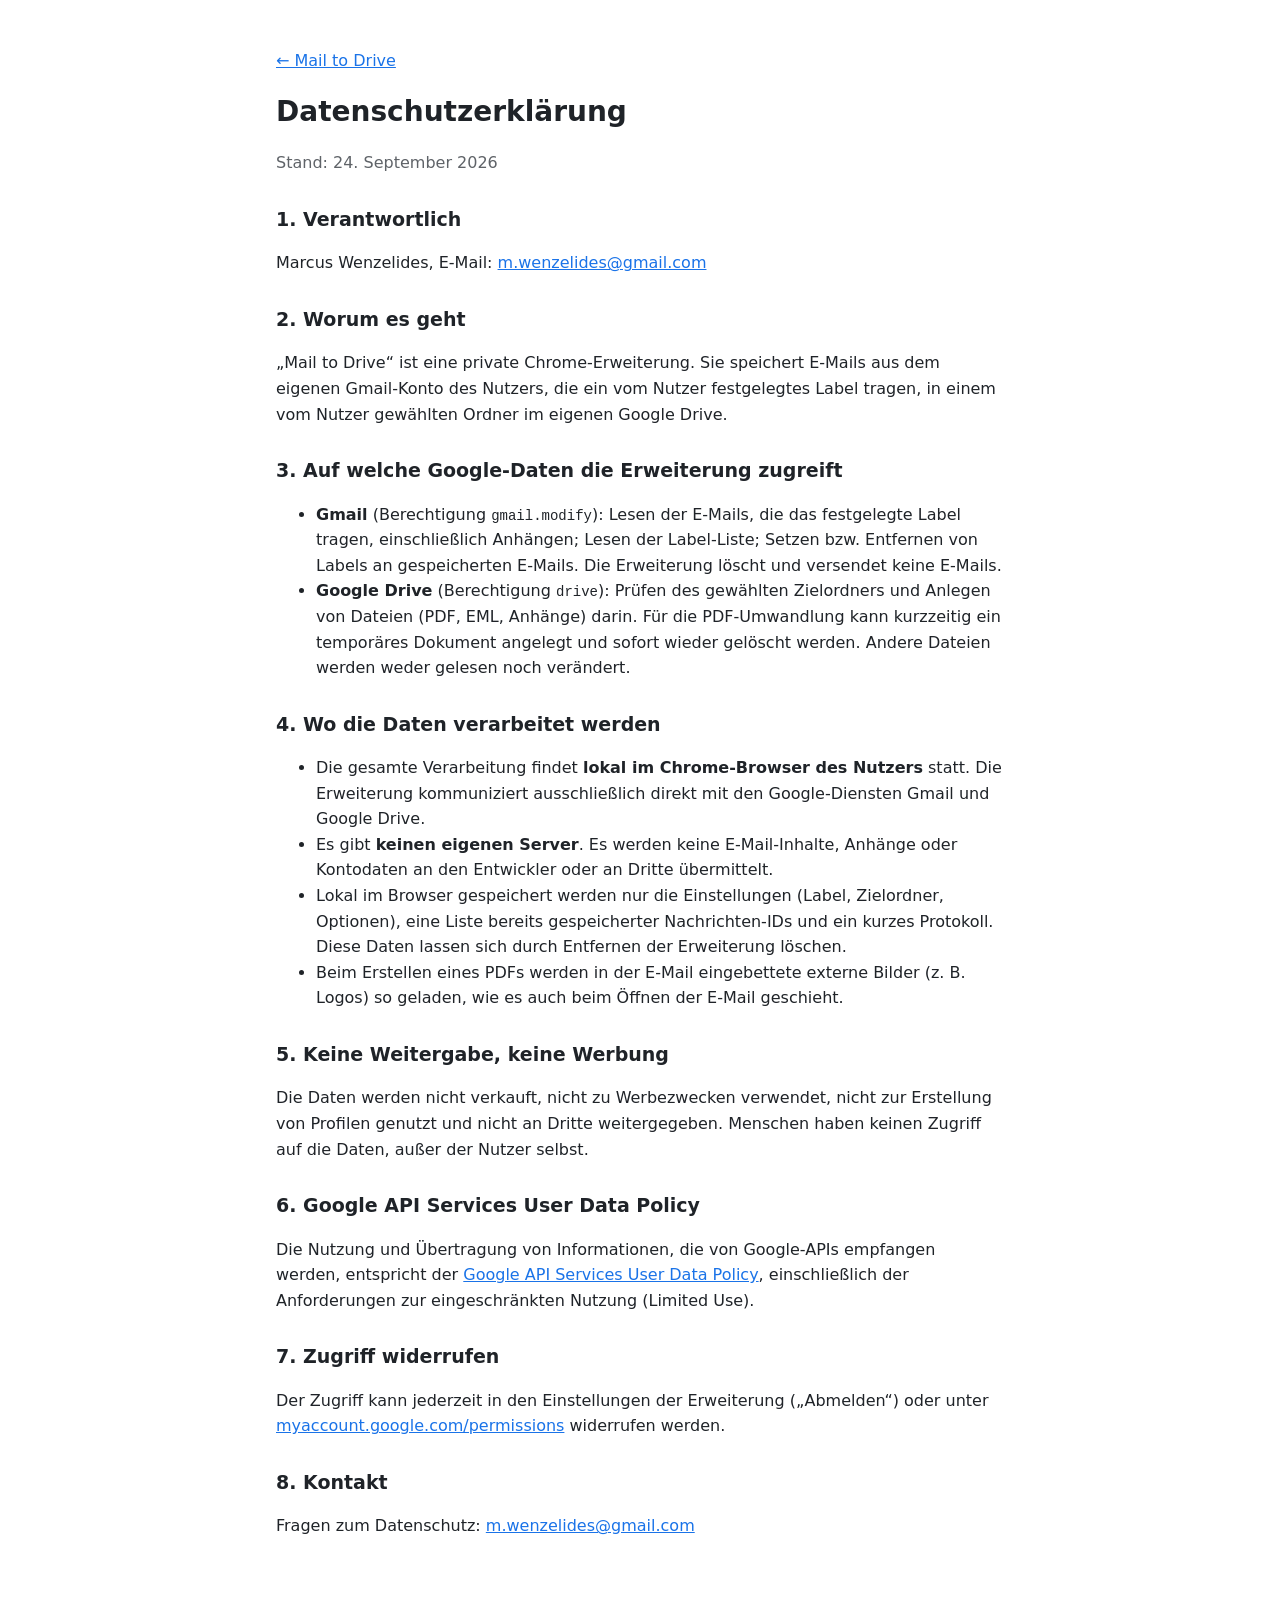
==== privacy.html @ cbedc68e "Add files via upload" ====
<!DOCTYPE html>
<html lang="de">
<head>
  <meta charset="utf-8">
  <meta name="viewport" content="width=device-width, initial-scale=1">
  <title>Datenschutzerklärung – Mail to Drive</title>
  <link rel="stylesheet" href="style.css">
</head>
<body>
<main>
  <p><a href="index.html">← Mail to Drive</a></p>
  <h1>Datenschutzerklärung</h1>
  <p class="muted">Stand: 24. September 2026</p>

  <h2>1. Verantwortlich</h2>
  <p>Marcus Wenzelides, E-Mail: <a href="mailto:m.wenzelides@gmail.com">m.wenzelides@gmail.com</a></p>

  <h2>2. Worum es geht</h2>
  <p>„Mail to Drive“ ist eine private Chrome-Erweiterung. Sie speichert E-Mails aus dem eigenen Gmail-Konto des Nutzers, die ein vom Nutzer festgelegtes Label tragen, in einem vom Nutzer gewählten Ordner im eigenen Google Drive.</p>

  <h2>3. Auf welche Google-Daten die Erweiterung zugreift</h2>
  <ul>
    <li><strong>Gmail</strong> (Berechtigung <code>gmail.modify</code>): Lesen der E-Mails, die das festgelegte Label tragen, einschließlich Anhängen; Lesen der Label-Liste; Setzen bzw. Entfernen von Labels an gespeicherten E-Mails. Die Erweiterung löscht und versendet keine E-Mails.</li>
    <li><strong>Google Drive</strong> (Berechtigung <code>drive</code>): Prüfen des gewählten Zielordners und Anlegen von Dateien (PDF, EML, Anhänge) darin. Für die PDF-Umwandlung kann kurzzeitig ein temporäres Dokument angelegt und sofort wieder gelöscht werden. Andere Dateien werden weder gelesen noch verändert.</li>
  </ul>

  <h2>4. Wo die Daten verarbeitet werden</h2>
  <ul>
    <li>Die gesamte Verarbeitung findet <strong>lokal im Chrome-Browser des Nutzers</strong> statt. Die Erweiterung kommuniziert ausschließlich direkt mit den Google-Diensten Gmail und Google Drive.</li>
    <li>Es gibt <strong>keinen eigenen Server</strong>. Es werden keine E-Mail-Inhalte, Anhänge oder Kontodaten an den Entwickler oder an Dritte übermittelt.</li>
    <li>Lokal im Browser gespeichert werden nur die Einstellungen (Label, Zielordner, Optionen), eine Liste bereits gespeicherter Nachrichten-IDs und ein kurzes Protokoll. Diese Daten lassen sich durch Entfernen der Erweiterung löschen.</li>
    <li>Beim Erstellen eines PDFs werden in der E-Mail eingebettete externe Bilder (z. B. Logos) so geladen, wie es auch beim Öffnen der E-Mail geschieht.</li>
  </ul>

  <h2>5. Keine Weitergabe, keine Werbung</h2>
  <p>Die Daten werden nicht verkauft, nicht zu Werbezwecken verwendet, nicht zur Erstellung von Profilen genutzt und nicht an Dritte weitergegeben. Menschen haben keinen Zugriff auf die Daten, außer der Nutzer selbst.</p>

  <h2>6. Google API Services User Data Policy</h2>
  <p>Die Nutzung und Übertragung von Informationen, die von Google-APIs empfangen werden, entspricht der <a href="https://developers.google.com/terms/api-services-user-data-policy">Google API Services User Data Policy</a>, einschließlich der Anforderungen zur eingeschränkten Nutzung (Limited Use).</p>

  <h2>7. Zugriff widerrufen</h2>
  <p>Der Zugriff kann jederzeit in den Einstellungen der Erweiterung („Abmelden“) oder unter <a href="https://myaccount.google.com/permissions">myaccount.google.com/permissions</a> widerrufen werden.</p>

  <h2>8. Kontakt</h2>
  <p>Fragen zum Datenschutz: <a href="mailto:m.wenzelides@gmail.com">m.wenzelides@gmail.com</a></p>
</main>
</body>
</html>
---- style.css ----
:root { --bg: #ffffff; --text: #1f2328; --muted: #5f6368; --accent: #1a73e8; --border: #dadce0; }
@media (prefers-color-scheme: dark) {
  :root { --bg: #1f1f1f; --text: #e8eaed; --muted: #9aa0a6; --accent: #8ab4f8; --border: #3c4043; }
}
* { box-sizing: border-box; }
body { margin: 0; background: var(--bg); color: var(--text); font: 16px/1.6 system-ui, -apple-system, "Segoe UI", Roboto, sans-serif; }
main { max-width: 760px; margin: 0 auto; padding: 32px 16px 48px; }
h1 { font-size: 28px; margin: 0 0 8px; }
h2 { font-size: 19px; margin: 28px 0 8px; }
a { color: var(--accent); }
.lead { font-size: 18px; }
.muted { color: var(--muted); }
code { font-size: 14px; }
footer { margin-top: 40px; padding-top: 16px; border-top: 1px solid var(--border); color: var(--muted); }
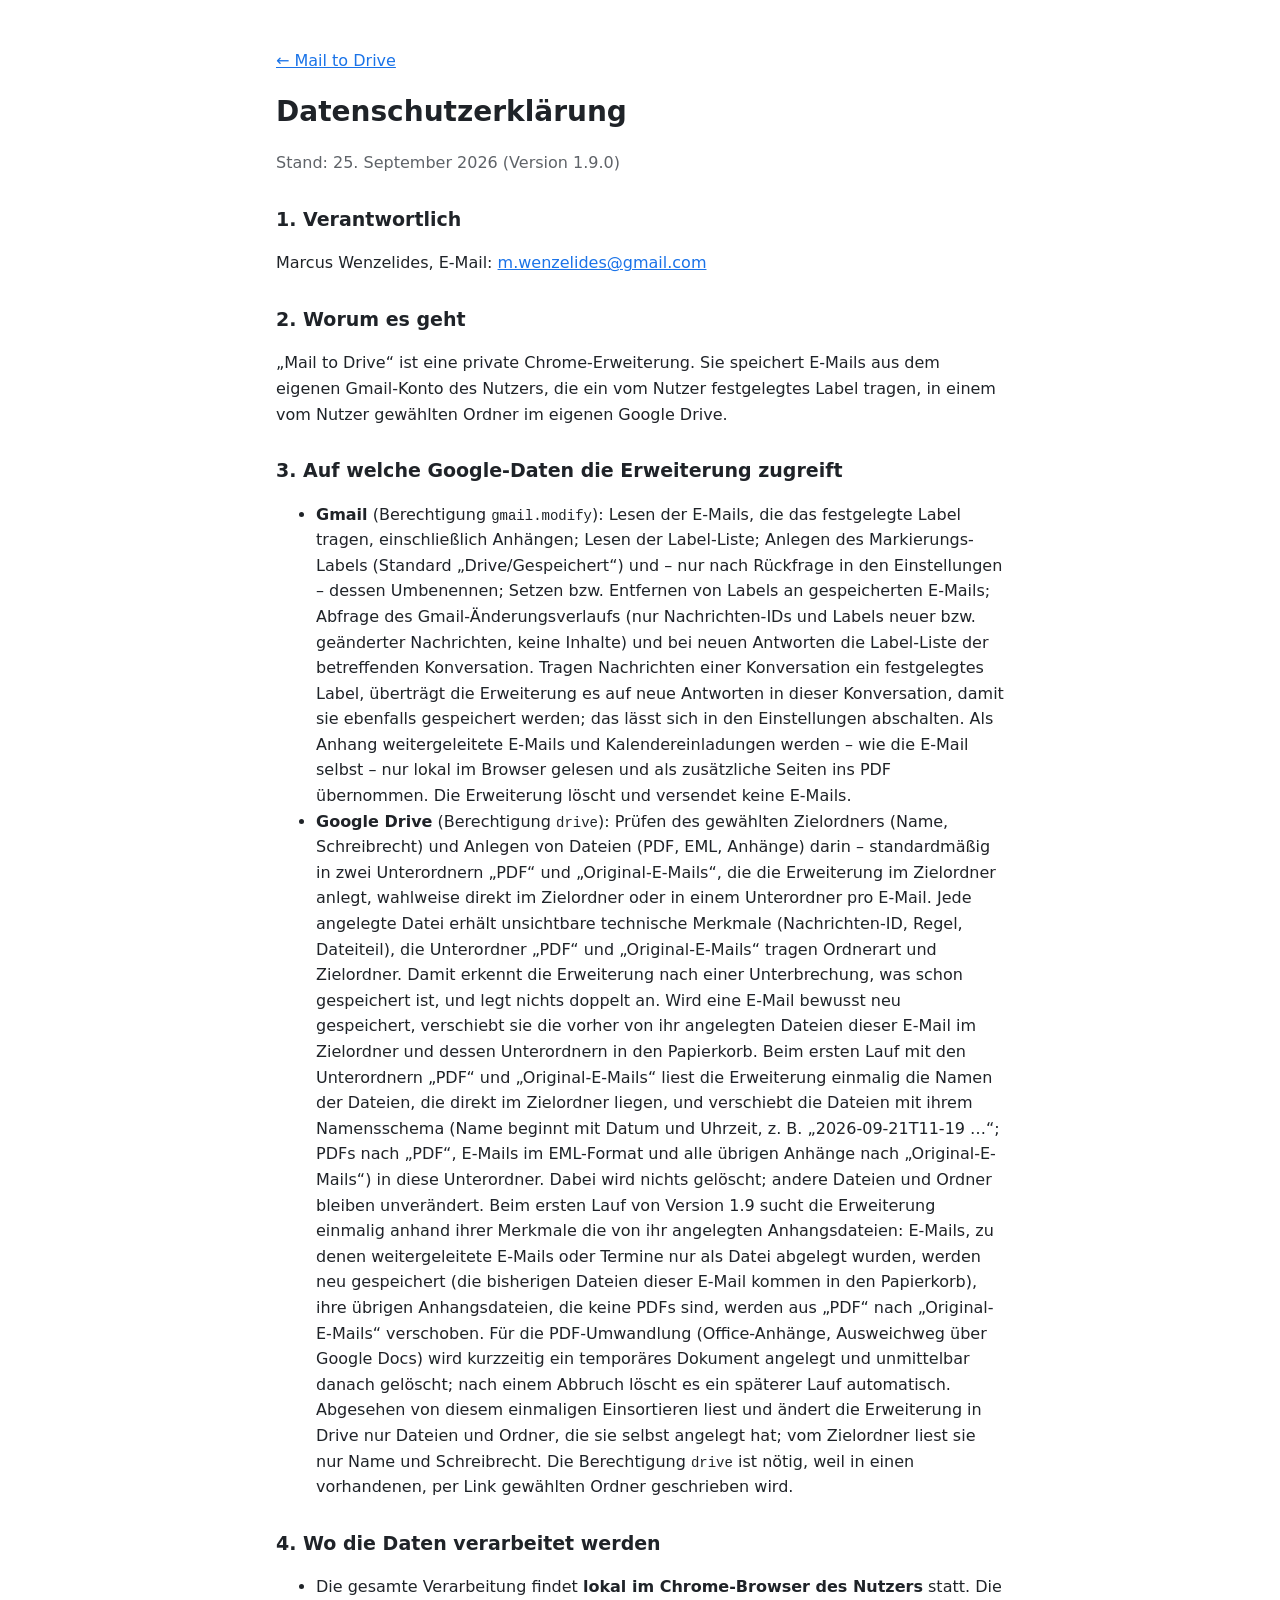
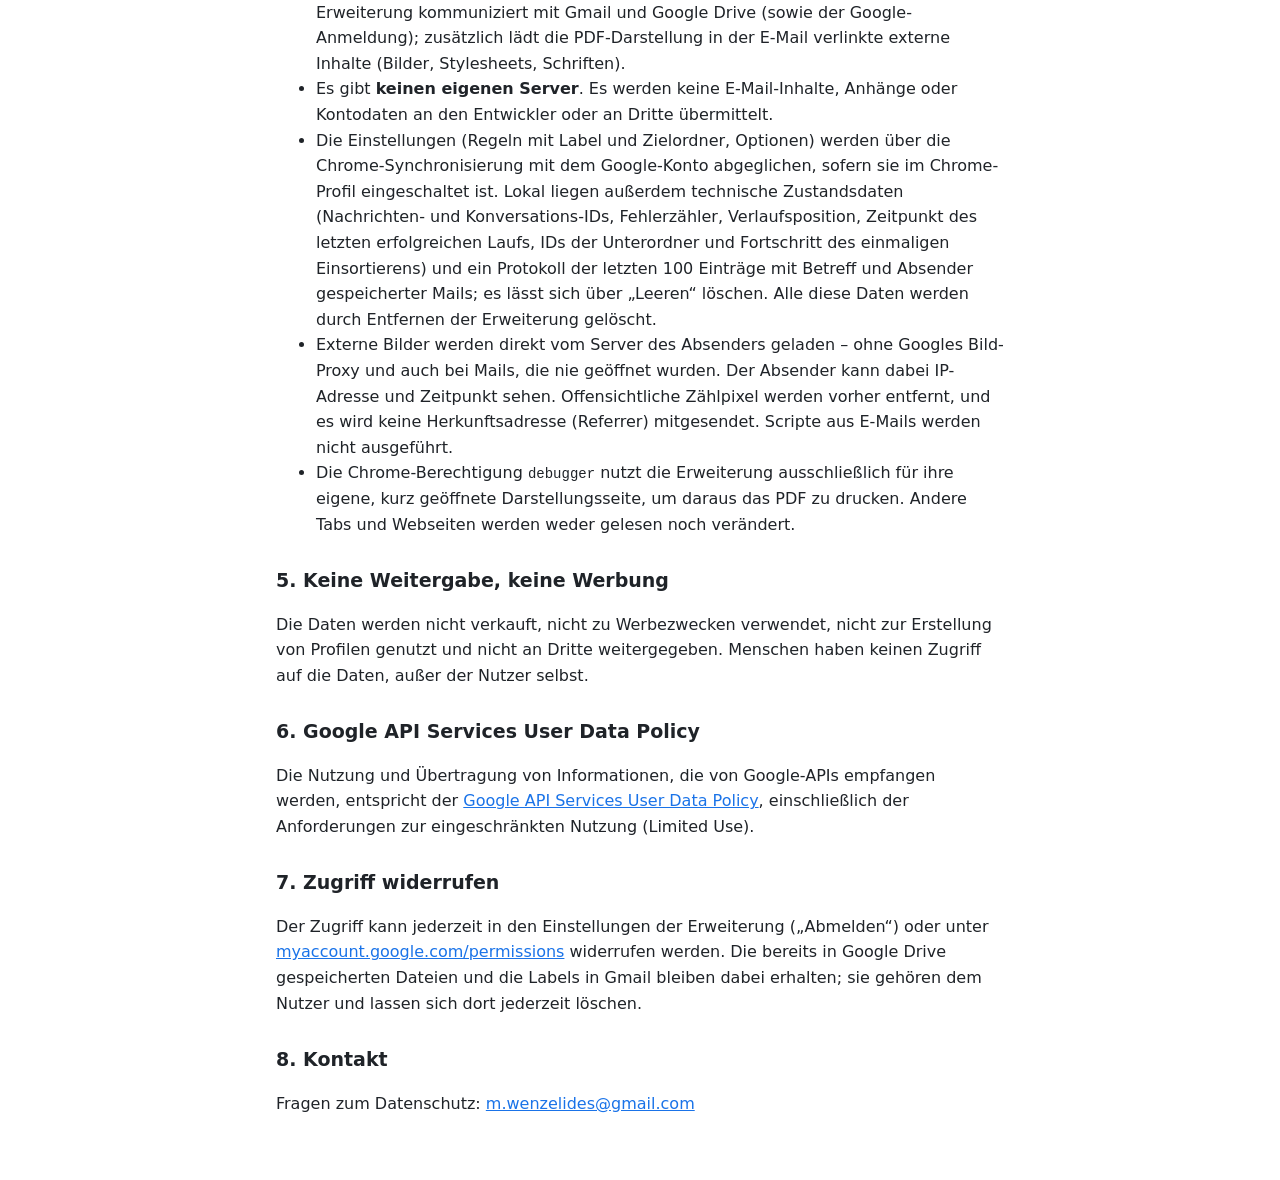
==== commit 449c4d33: "Add files via upload" ====
--- a/privacy.html
+++ b/privacy.html
@@ -10,7 +10,7 @@
 <main>
   <p><a href="index.html">← Mail to Drive</a></p>
   <h1>Datenschutzerklärung</h1>
-  <p class="muted">Stand: 24. September 2026</p>
+  <p class="muted">Stand: 25. September 2026 (Version 1.9.0)</p>
 
   <h2>1. Verantwortlich</h2>
   <p>Marcus Wenzelides, E-Mail: <a href="mailto:m.wenzelides@gmail.com">m.wenzelides@gmail.com</a></p>
@@ -20,16 +20,17 @@
 
   <h2>3. Auf welche Google-Daten die Erweiterung zugreift</h2>
   <ul>
-    <li><strong>Gmail</strong> (Berechtigung <code>gmail.modify</code>): Lesen der E-Mails, die das festgelegte Label tragen, einschließlich Anhängen; Lesen der Label-Liste; Setzen bzw. Entfernen von Labels an gespeicherten E-Mails. Die Erweiterung löscht und versendet keine E-Mails.</li>
-    <li><strong>Google Drive</strong> (Berechtigung <code>drive</code>): Prüfen des gewählten Zielordners und Anlegen von Dateien (PDF, EML, Anhänge) darin. Für die PDF-Umwandlung kann kurzzeitig ein temporäres Dokument angelegt und sofort wieder gelöscht werden. Andere Dateien werden weder gelesen noch verändert.</li>
+    <li><strong>Gmail</strong> (Berechtigung <code>gmail.modify</code>): Lesen der E-Mails, die das festgelegte Label tragen, einschließlich Anhängen; Lesen der Label-Liste; Anlegen des Markierungs-Labels (Standard „Drive/Gespeichert“) und – nur nach Rückfrage in den Einstellungen – dessen Umbenennen; Setzen bzw. Entfernen von Labels an gespeicherten E-Mails; Abfrage des Gmail-Änderungsverlaufs (nur Nachrichten-IDs und Labels neuer bzw. geänderter Nachrichten, keine Inhalte) und bei neuen Antworten die Label-Liste der betreffenden Konversation. Tragen Nachrichten einer Konversation ein festgelegtes Label, überträgt die Erweiterung es auf neue Antworten in dieser Konversation, damit sie ebenfalls gespeichert werden; das lässt sich in den Einstellungen abschalten. Als Anhang weitergeleitete E-Mails und Kalendereinladungen werden – wie die E-Mail selbst – nur lokal im Browser gelesen und als zusätzliche Seiten ins PDF übernommen. Die Erweiterung löscht und versendet keine E-Mails.</li>
+    <li><strong>Google Drive</strong> (Berechtigung <code>drive</code>): Prüfen des gewählten Zielordners (Name, Schreibrecht) und Anlegen von Dateien (PDF, EML, Anhänge) darin – standardmäßig in zwei Unterordnern „PDF“ und „Original-E-Mails“, die die Erweiterung im Zielordner anlegt, wahlweise direkt im Zielordner oder in einem Unterordner pro E-Mail. Jede angelegte Datei erhält unsichtbare technische Merkmale (Nachrichten-ID, Regel, Dateiteil), die Unterordner „PDF“ und „Original-E-Mails“ tragen Ordnerart und Zielordner. Damit erkennt die Erweiterung nach einer Unterbrechung, was schon gespeichert ist, und legt nichts doppelt an. Wird eine E-Mail bewusst neu gespeichert, verschiebt sie die vorher von ihr angelegten Dateien dieser E-Mail im Zielordner und dessen Unterordnern in den Papierkorb. Beim ersten Lauf mit den Unterordnern „PDF“ und „Original-E-Mails“ liest die Erweiterung einmalig die Namen der Dateien, die direkt im Zielordner liegen, und verschiebt die Dateien mit ihrem Namensschema (Name beginnt mit Datum und Uhrzeit, z. B. „2026-09-21T11-19 …“; PDFs nach „PDF“, E-Mails im EML-Format und alle übrigen Anhänge nach „Original-E-Mails“) in diese Unterordner. Dabei wird nichts gelöscht; andere Dateien und Ordner bleiben unverändert. Beim ersten Lauf von Version 1.9 sucht die Erweiterung einmalig anhand ihrer Merkmale die von ihr angelegten Anhangsdateien: E-Mails, zu denen weitergeleitete E-Mails oder Termine nur als Datei abgelegt wurden, werden neu gespeichert (die bisherigen Dateien dieser E-Mail kommen in den Papierkorb), ihre übrigen Anhangsdateien, die keine PDFs sind, werden aus „PDF“ nach „Original-E-Mails“ verschoben. Für die PDF-Umwandlung (Office-Anhänge, Ausweichweg über Google Docs) wird kurzzeitig ein temporäres Dokument angelegt und unmittelbar danach gelöscht; nach einem Abbruch löscht es ein späterer Lauf automatisch. Abgesehen von diesem einmaligen Einsortieren liest und ändert die Erweiterung in Drive nur Dateien und Ordner, die sie selbst angelegt hat; vom Zielordner liest sie nur Name und Schreibrecht. Die Berechtigung <code>drive</code> ist nötig, weil in einen vorhandenen, per Link gewählten Ordner geschrieben wird.</li>
   </ul>
 
   <h2>4. Wo die Daten verarbeitet werden</h2>
   <ul>
-    <li>Die gesamte Verarbeitung findet <strong>lokal im Chrome-Browser des Nutzers</strong> statt. Die Erweiterung kommuniziert ausschließlich direkt mit den Google-Diensten Gmail und Google Drive.</li>
+    <li>Die gesamte Verarbeitung findet <strong>lokal im Chrome-Browser des Nutzers</strong> statt. Die Erweiterung kommuniziert mit Gmail und Google Drive (sowie der Google-Anmeldung); zusätzlich lädt die PDF-Darstellung in der E-Mail verlinkte externe Inhalte (Bilder, Stylesheets, Schriften).</li>
     <li>Es gibt <strong>keinen eigenen Server</strong>. Es werden keine E-Mail-Inhalte, Anhänge oder Kontodaten an den Entwickler oder an Dritte übermittelt.</li>
-    <li>Lokal im Browser gespeichert werden nur die Einstellungen (Label, Zielordner, Optionen), eine Liste bereits gespeicherter Nachrichten-IDs und ein kurzes Protokoll. Diese Daten lassen sich durch Entfernen der Erweiterung löschen.</li>
-    <li>Beim Erstellen eines PDFs werden in der E-Mail eingebettete externe Bilder (z. B. Logos) so geladen, wie es auch beim Öffnen der E-Mail geschieht.</li>
+    <li>Die Einstellungen (Regeln mit Label und Zielordner, Optionen) werden über die Chrome-Synchronisierung mit dem Google-Konto abgeglichen, sofern sie im Chrome-Profil eingeschaltet ist. Lokal liegen außerdem technische Zustandsdaten (Nachrichten- und Konversations-IDs, Fehlerzähler, Verlaufsposition, Zeitpunkt des letzten erfolgreichen Laufs, IDs der Unterordner und Fortschritt des einmaligen Einsortierens) und ein Protokoll der letzten 100 Einträge mit Betreff und Absender gespeicherter Mails; es lässt sich über „Leeren“ löschen. Alle diese Daten werden durch Entfernen der Erweiterung gelöscht.</li>
+    <li>Externe Bilder werden direkt vom Server des Absenders geladen – ohne Googles Bild-Proxy und auch bei Mails, die nie geöffnet wurden. Der Absender kann dabei IP-Adresse und Zeitpunkt sehen. Offensichtliche Zählpixel werden vorher entfernt, und es wird keine Herkunftsadresse (Referrer) mitgesendet. Scripte aus E-Mails werden nicht ausgeführt.</li>
+    <li>Die Chrome-Berechtigung <code>debugger</code> nutzt die Erweiterung ausschließlich für ihre eigene, kurz geöffnete Darstellungsseite, um daraus das PDF zu drucken. Andere Tabs und Webseiten werden weder gelesen noch verändert.</li>
   </ul>
 
   <h2>5. Keine Weitergabe, keine Werbung</h2>
@@ -39,7 +40,7 @@
   <p>Die Nutzung und Übertragung von Informationen, die von Google-APIs empfangen werden, entspricht der <a href="https://developers.google.com/terms/api-services-user-data-policy">Google API Services User Data Policy</a>, einschließlich der Anforderungen zur eingeschränkten Nutzung (Limited Use).</p>
 
   <h2>7. Zugriff widerrufen</h2>
-  <p>Der Zugriff kann jederzeit in den Einstellungen der Erweiterung („Abmelden“) oder unter <a href="https://myaccount.google.com/permissions">myaccount.google.com/permissions</a> widerrufen werden.</p>
+  <p>Der Zugriff kann jederzeit in den Einstellungen der Erweiterung („Abmelden“) oder unter <a href="https://myaccount.google.com/permissions">myaccount.google.com/permissions</a> widerrufen werden. Die bereits in Google Drive gespeicherten Dateien und die Labels in Gmail bleiben dabei erhalten; sie gehören dem Nutzer und lassen sich dort jederzeit löschen.</p>
 
   <h2>8. Kontakt</h2>
   <p>Fragen zum Datenschutz: <a href="mailto:m.wenzelides@gmail.com">m.wenzelides@gmail.com</a></p>
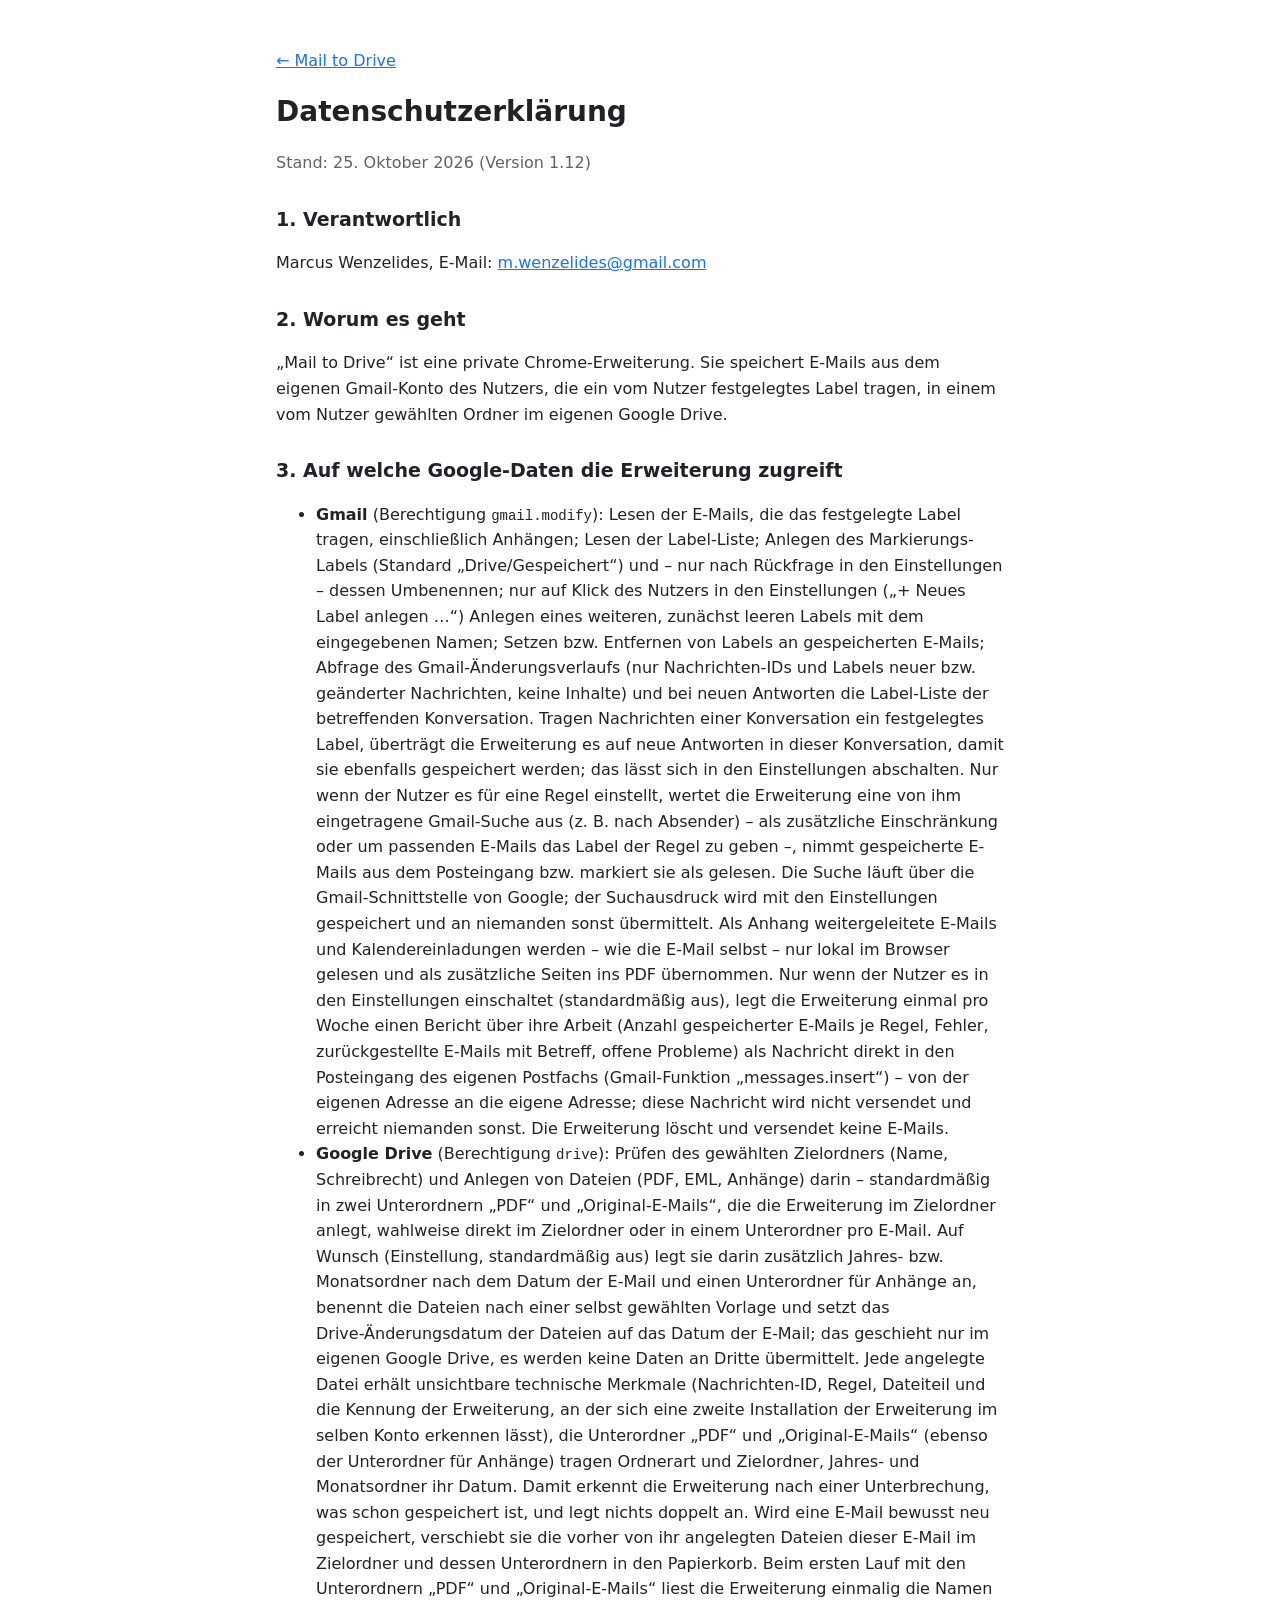
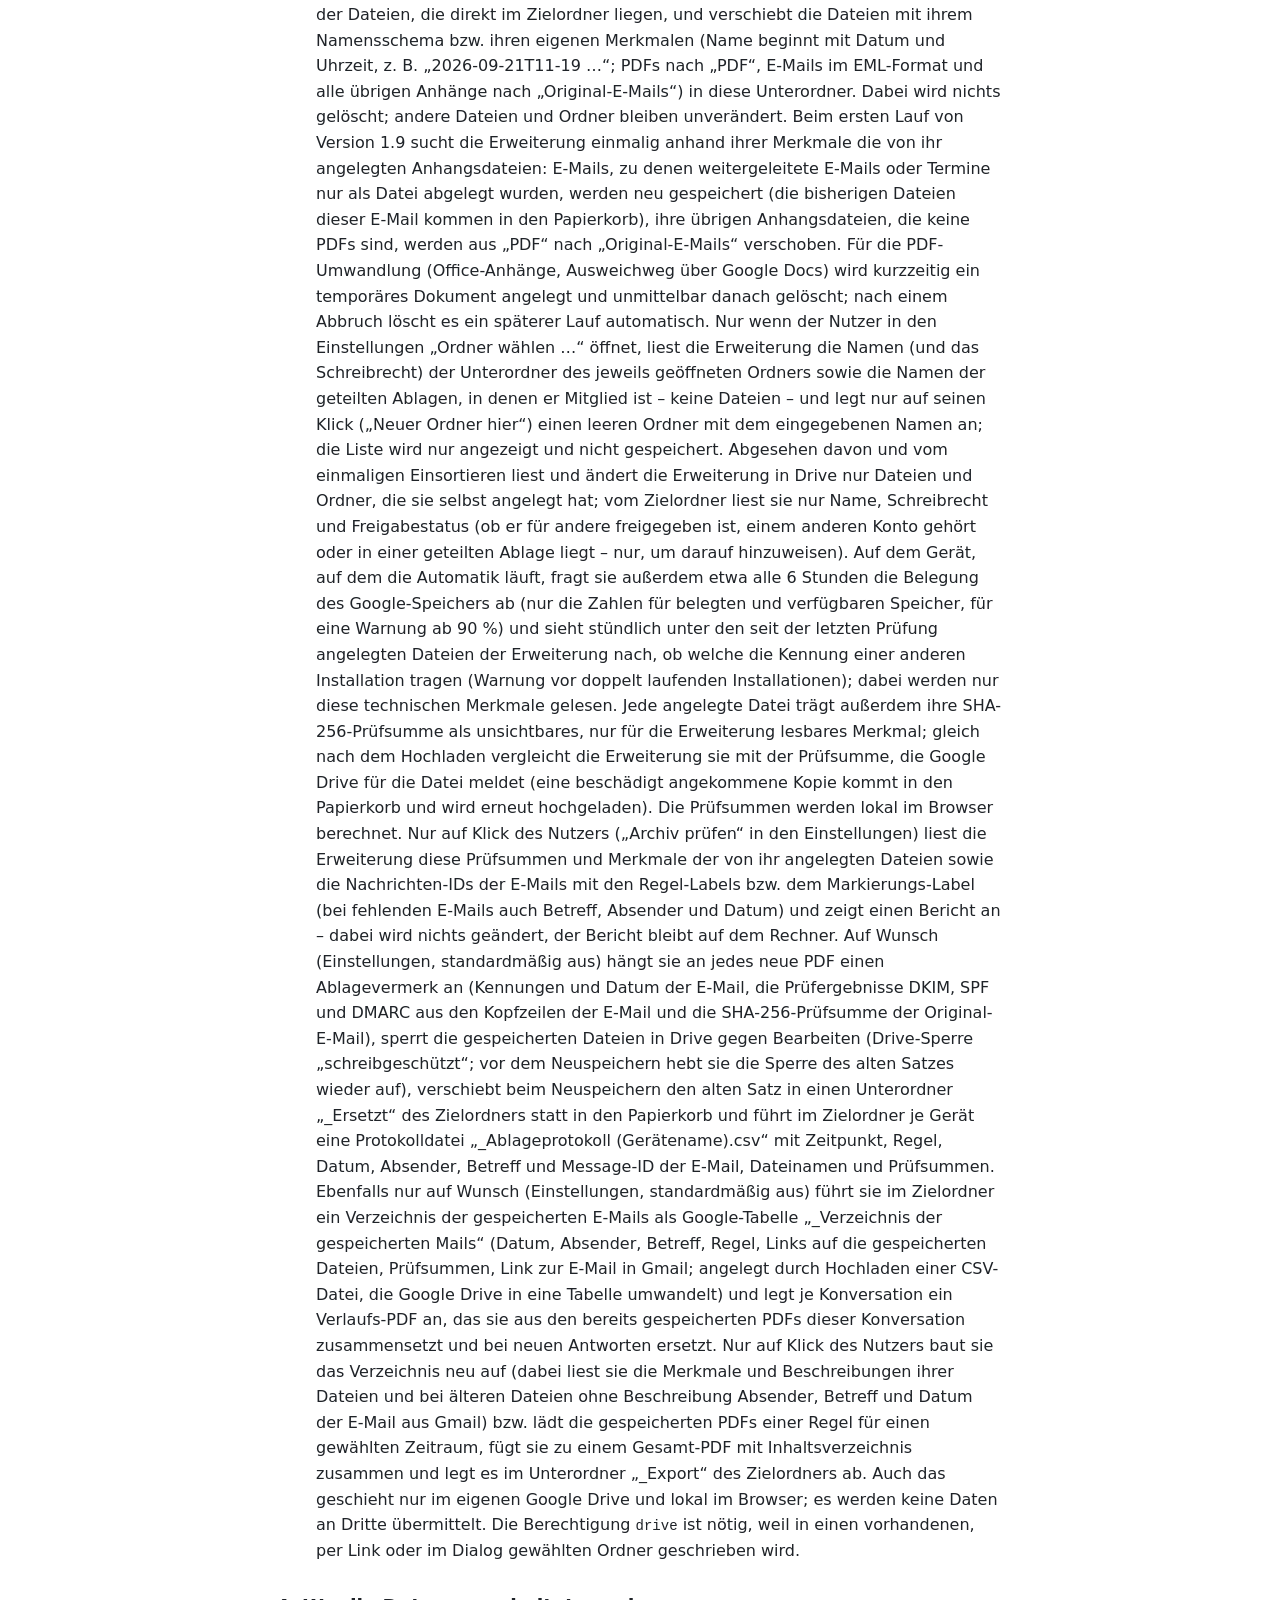
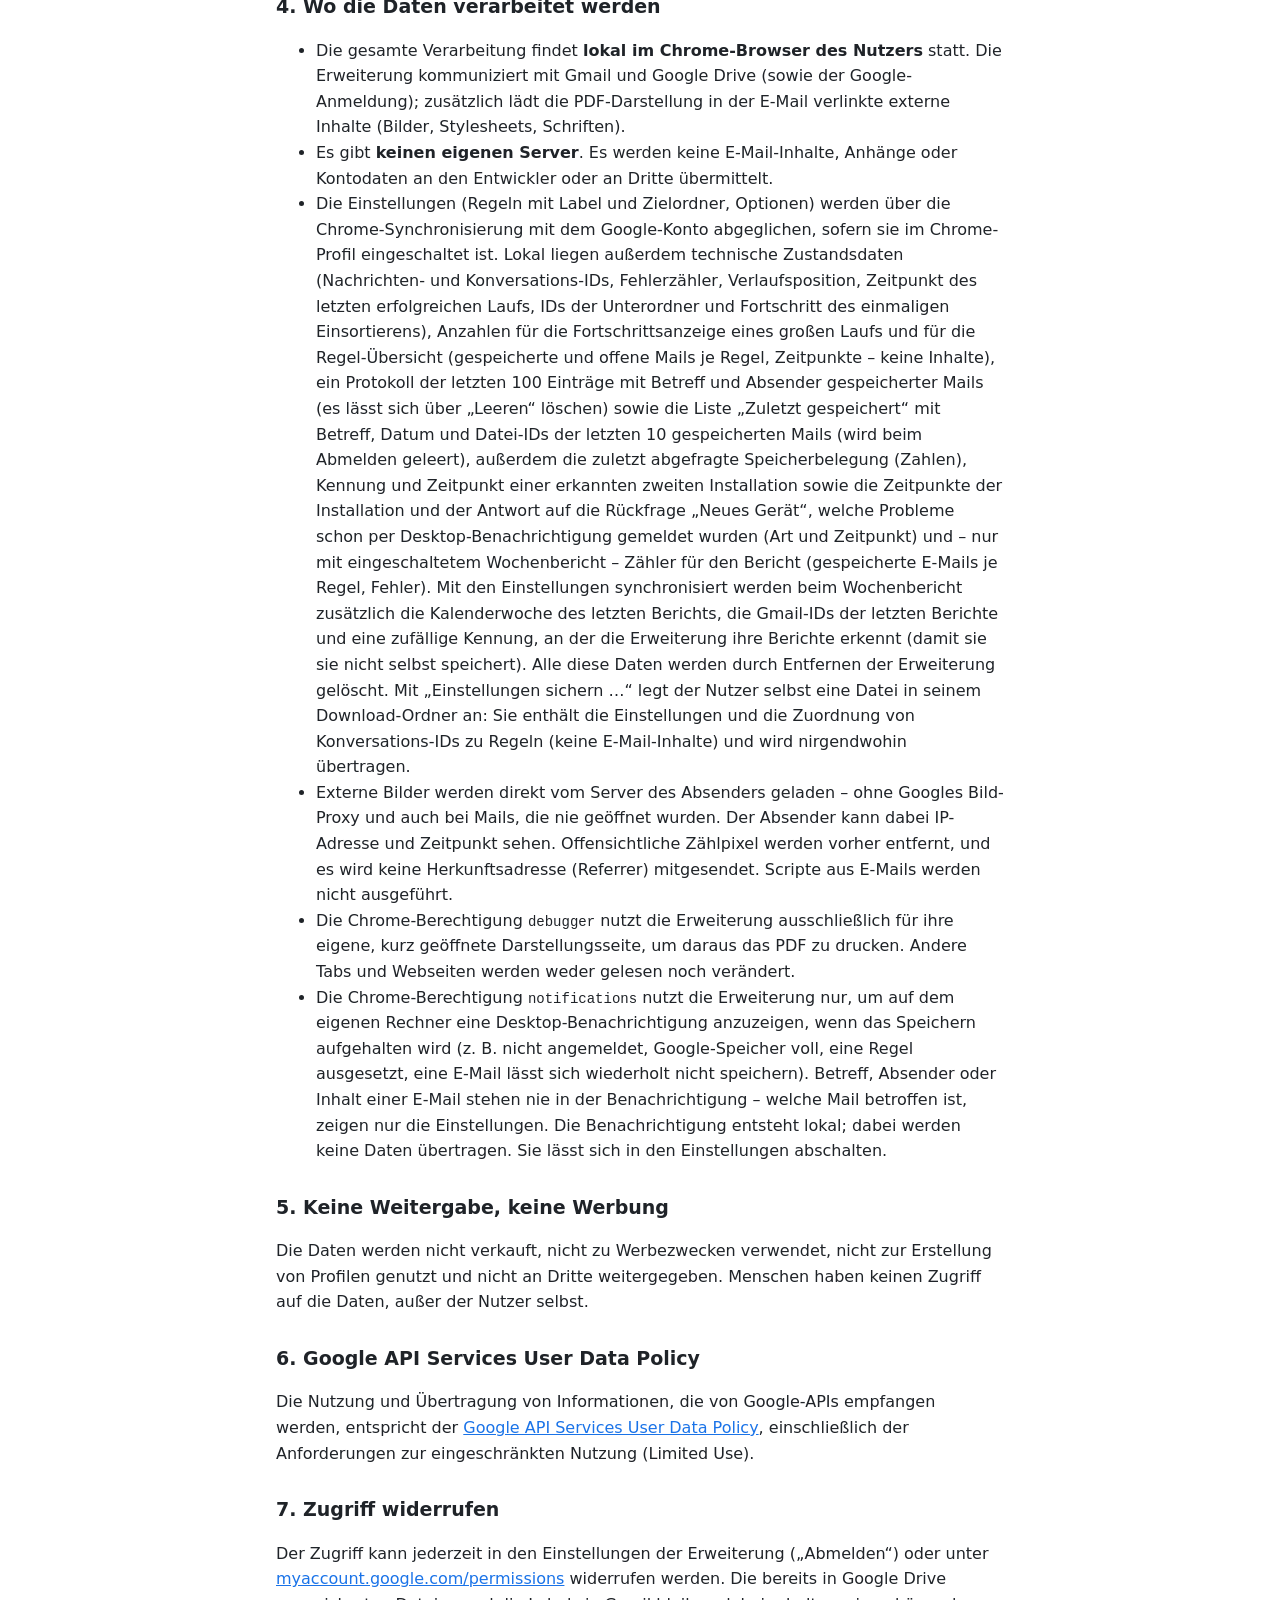
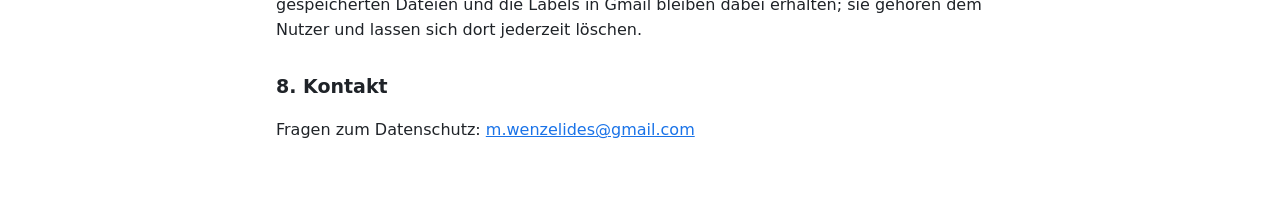
==== commit 4beb519f: "Add files via upload" ====
--- a/privacy.html
+++ b/privacy.html
@@ -10,7 +10,7 @@
 <main>
   <p><a href="index.html">← Mail to Drive</a></p>
   <h1>Datenschutzerklärung</h1>
-  <p class="muted">Stand: 25. September 2026 (Version 1.9.0)</p>
+  <p class="muted">Stand: 25. Oktober 2026 (Version 1.12)</p>
 
   <h2>1. Verantwortlich</h2>
   <p>Marcus Wenzelides, E-Mail: <a href="mailto:m.wenzelides@gmail.com">m.wenzelides@gmail.com</a></p>
@@ -20,17 +20,18 @@
 
   <h2>3. Auf welche Google-Daten die Erweiterung zugreift</h2>
   <ul>
-    <li><strong>Gmail</strong> (Berechtigung <code>gmail.modify</code>): Lesen der E-Mails, die das festgelegte Label tragen, einschließlich Anhängen; Lesen der Label-Liste; Anlegen des Markierungs-Labels (Standard „Drive/Gespeichert“) und – nur nach Rückfrage in den Einstellungen – dessen Umbenennen; Setzen bzw. Entfernen von Labels an gespeicherten E-Mails; Abfrage des Gmail-Änderungsverlaufs (nur Nachrichten-IDs und Labels neuer bzw. geänderter Nachrichten, keine Inhalte) und bei neuen Antworten die Label-Liste der betreffenden Konversation. Tragen Nachrichten einer Konversation ein festgelegtes Label, überträgt die Erweiterung es auf neue Antworten in dieser Konversation, damit sie ebenfalls gespeichert werden; das lässt sich in den Einstellungen abschalten. Als Anhang weitergeleitete E-Mails und Kalendereinladungen werden – wie die E-Mail selbst – nur lokal im Browser gelesen und als zusätzliche Seiten ins PDF übernommen. Die Erweiterung löscht und versendet keine E-Mails.</li>
-    <li><strong>Google Drive</strong> (Berechtigung <code>drive</code>): Prüfen des gewählten Zielordners (Name, Schreibrecht) und Anlegen von Dateien (PDF, EML, Anhänge) darin – standardmäßig in zwei Unterordnern „PDF“ und „Original-E-Mails“, die die Erweiterung im Zielordner anlegt, wahlweise direkt im Zielordner oder in einem Unterordner pro E-Mail. Jede angelegte Datei erhält unsichtbare technische Merkmale (Nachrichten-ID, Regel, Dateiteil), die Unterordner „PDF“ und „Original-E-Mails“ tragen Ordnerart und Zielordner. Damit erkennt die Erweiterung nach einer Unterbrechung, was schon gespeichert ist, und legt nichts doppelt an. Wird eine E-Mail bewusst neu gespeichert, verschiebt sie die vorher von ihr angelegten Dateien dieser E-Mail im Zielordner und dessen Unterordnern in den Papierkorb. Beim ersten Lauf mit den Unterordnern „PDF“ und „Original-E-Mails“ liest die Erweiterung einmalig die Namen der Dateien, die direkt im Zielordner liegen, und verschiebt die Dateien mit ihrem Namensschema (Name beginnt mit Datum und Uhrzeit, z. B. „2026-09-21T11-19 …“; PDFs nach „PDF“, E-Mails im EML-Format und alle übrigen Anhänge nach „Original-E-Mails“) in diese Unterordner. Dabei wird nichts gelöscht; andere Dateien und Ordner bleiben unverändert. Beim ersten Lauf von Version 1.9 sucht die Erweiterung einmalig anhand ihrer Merkmale die von ihr angelegten Anhangsdateien: E-Mails, zu denen weitergeleitete E-Mails oder Termine nur als Datei abgelegt wurden, werden neu gespeichert (die bisherigen Dateien dieser E-Mail kommen in den Papierkorb), ihre übrigen Anhangsdateien, die keine PDFs sind, werden aus „PDF“ nach „Original-E-Mails“ verschoben. Für die PDF-Umwandlung (Office-Anhänge, Ausweichweg über Google Docs) wird kurzzeitig ein temporäres Dokument angelegt und unmittelbar danach gelöscht; nach einem Abbruch löscht es ein späterer Lauf automatisch. Abgesehen von diesem einmaligen Einsortieren liest und ändert die Erweiterung in Drive nur Dateien und Ordner, die sie selbst angelegt hat; vom Zielordner liest sie nur Name und Schreibrecht. Die Berechtigung <code>drive</code> ist nötig, weil in einen vorhandenen, per Link gewählten Ordner geschrieben wird.</li>
+    <li><strong>Gmail</strong> (Berechtigung <code>gmail.modify</code>): Lesen der E-Mails, die das festgelegte Label tragen, einschließlich Anhängen; Lesen der Label-Liste; Anlegen des Markierungs-Labels (Standard „Drive/Gespeichert“) und – nur nach Rückfrage in den Einstellungen – dessen Umbenennen; nur auf Klick des Nutzers in den Einstellungen („+ Neues Label anlegen …“) Anlegen eines weiteren, zunächst leeren Labels mit dem eingegebenen Namen; Setzen bzw. Entfernen von Labels an gespeicherten E-Mails; Abfrage des Gmail-Änderungsverlaufs (nur Nachrichten-IDs und Labels neuer bzw. geänderter Nachrichten, keine Inhalte) und bei neuen Antworten die Label-Liste der betreffenden Konversation. Tragen Nachrichten einer Konversation ein festgelegtes Label, überträgt die Erweiterung es auf neue Antworten in dieser Konversation, damit sie ebenfalls gespeichert werden; das lässt sich in den Einstellungen abschalten. Nur wenn der Nutzer es für eine Regel einstellt, wertet die Erweiterung eine von ihm eingetragene Gmail-Suche aus (z. B. nach Absender) – als zusätzliche Einschränkung oder um passenden E-Mails das Label der Regel zu geben –, nimmt gespeicherte E-Mails aus dem Posteingang bzw. markiert sie als gelesen. Die Suche läuft über die Gmail-Schnittstelle von Google; der Suchausdruck wird mit den Einstellungen gespeichert und an niemanden sonst übermittelt. Als Anhang weitergeleitete E-Mails und Kalendereinladungen werden – wie die E-Mail selbst – nur lokal im Browser gelesen und als zusätzliche Seiten ins PDF übernommen. Nur wenn der Nutzer es in den Einstellungen einschaltet (standardmäßig aus), legt die Erweiterung einmal pro Woche einen Bericht über ihre Arbeit (Anzahl gespeicherter E-Mails je Regel, Fehler, zurückgestellte E-Mails mit Betreff, offene Probleme) als Nachricht direkt in den Posteingang des eigenen Postfachs (Gmail-Funktion „messages.insert“) – von der eigenen Adresse an die eigene Adresse; diese Nachricht wird nicht versendet und erreicht niemanden sonst. Die Erweiterung löscht und versendet keine E-Mails.</li>
+    <li><strong>Google Drive</strong> (Berechtigung <code>drive</code>): Prüfen des gewählten Zielordners (Name, Schreibrecht) und Anlegen von Dateien (PDF, EML, Anhänge) darin – standardmäßig in zwei Unterordnern „PDF“ und „Original-E-Mails“, die die Erweiterung im Zielordner anlegt, wahlweise direkt im Zielordner oder in einem Unterordner pro E-Mail. Auf Wunsch (Einstellung, standardmäßig aus) legt sie darin zusätzlich Jahres- bzw. Monatsordner nach dem Datum der E-Mail und einen Unterordner für Anhänge an, benennt die Dateien nach einer selbst gewählten Vorlage und setzt das Drive-Änderungsdatum der Dateien auf das Datum der E-Mail; das geschieht nur im eigenen Google Drive, es werden keine Daten an Dritte übermittelt. Jede angelegte Datei erhält unsichtbare technische Merkmale (Nachrichten-ID, Regel, Dateiteil und die Kennung der Erweiterung, an der sich eine zweite Installation der Erweiterung im selben Konto erkennen lässt), die Unterordner „PDF“ und „Original-E-Mails“ (ebenso der Unterordner für Anhänge) tragen Ordnerart und Zielordner, Jahres- und Monatsordner ihr Datum. Damit erkennt die Erweiterung nach einer Unterbrechung, was schon gespeichert ist, und legt nichts doppelt an. Wird eine E-Mail bewusst neu gespeichert, verschiebt sie die vorher von ihr angelegten Dateien dieser E-Mail im Zielordner und dessen Unterordnern in den Papierkorb. Beim ersten Lauf mit den Unterordnern „PDF“ und „Original-E-Mails“ liest die Erweiterung einmalig die Namen der Dateien, die direkt im Zielordner liegen, und verschiebt die Dateien mit ihrem Namensschema bzw. ihren eigenen Merkmalen (Name beginnt mit Datum und Uhrzeit, z. B. „2026-09-21T11-19 …“; PDFs nach „PDF“, E-Mails im EML-Format und alle übrigen Anhänge nach „Original-E-Mails“) in diese Unterordner. Dabei wird nichts gelöscht; andere Dateien und Ordner bleiben unverändert. Beim ersten Lauf von Version 1.9 sucht die Erweiterung einmalig anhand ihrer Merkmale die von ihr angelegten Anhangsdateien: E-Mails, zu denen weitergeleitete E-Mails oder Termine nur als Datei abgelegt wurden, werden neu gespeichert (die bisherigen Dateien dieser E-Mail kommen in den Papierkorb), ihre übrigen Anhangsdateien, die keine PDFs sind, werden aus „PDF“ nach „Original-E-Mails“ verschoben. Für die PDF-Umwandlung (Office-Anhänge, Ausweichweg über Google Docs) wird kurzzeitig ein temporäres Dokument angelegt und unmittelbar danach gelöscht; nach einem Abbruch löscht es ein späterer Lauf automatisch. Nur wenn der Nutzer in den Einstellungen „Ordner wählen …“ öffnet, liest die Erweiterung die Namen (und das Schreibrecht) der Unterordner des jeweils geöffneten Ordners sowie die Namen der geteilten Ablagen, in denen er Mitglied ist – keine Dateien – und legt nur auf seinen Klick („Neuer Ordner hier“) einen leeren Ordner mit dem eingegebenen Namen an; die Liste wird nur angezeigt und nicht gespeichert. Abgesehen davon und vom einmaligen Einsortieren liest und ändert die Erweiterung in Drive nur Dateien und Ordner, die sie selbst angelegt hat; vom Zielordner liest sie nur Name, Schreibrecht und Freigabestatus (ob er für andere freigegeben ist, einem anderen Konto gehört oder in einer geteilten Ablage liegt – nur, um darauf hinzuweisen). Auf dem Gerät, auf dem die Automatik läuft, fragt sie außerdem etwa alle 6 Stunden die Belegung des Google-Speichers ab (nur die Zahlen für belegten und verfügbaren Speicher, für eine Warnung ab 90 %) und sieht stündlich unter den seit der letzten Prüfung angelegten Dateien der Erweiterung nach, ob welche die Kennung einer anderen Installation tragen (Warnung vor doppelt laufenden Installationen); dabei werden nur diese technischen Merkmale gelesen. Jede angelegte Datei trägt außerdem ihre SHA-256-Prüfsumme als unsichtbares, nur für die Erweiterung lesbares Merkmal; gleich nach dem Hochladen vergleicht die Erweiterung sie mit der Prüfsumme, die Google Drive für die Datei meldet (eine beschädigt angekommene Kopie kommt in den Papierkorb und wird erneut hochgeladen). Die Prüfsummen werden lokal im Browser berechnet. Nur auf Klick des Nutzers („Archiv prüfen“ in den Einstellungen) liest die Erweiterung diese Prüfsummen und Merkmale der von ihr angelegten Dateien sowie die Nachrichten-IDs der E-Mails mit den Regel-Labels bzw. dem Markierungs-Label (bei fehlenden E-Mails auch Betreff, Absender und Datum) und zeigt einen Bericht an – dabei wird nichts geändert, der Bericht bleibt auf dem Rechner. Auf Wunsch (Einstellungen, standardmäßig aus) hängt sie an jedes neue PDF einen Ablagevermerk an (Kennungen und Datum der E-Mail, die Prüfergebnisse DKIM, SPF und DMARC aus den Kopfzeilen der E-Mail und die SHA-256-Prüfsumme der Original-E-Mail), sperrt die gespeicherten Dateien in Drive gegen Bearbeiten (Drive-Sperre „schreibgeschützt“; vor dem Neuspeichern hebt sie die Sperre des alten Satzes wieder auf), verschiebt beim Neuspeichern den alten Satz in einen Unterordner „_Ersetzt“ des Zielordners statt in den Papierkorb und führt im Zielordner je Gerät eine Protokolldatei „_Ablageprotokoll (Gerätename).csv“ mit Zeitpunkt, Regel, Datum, Absender, Betreff und Message-ID der E-Mail, Dateinamen und Prüfsummen. Ebenfalls nur auf Wunsch (Einstellungen, standardmäßig aus) führt sie im Zielordner ein Verzeichnis der gespeicherten E-Mails als Google-Tabelle „_Verzeichnis der gespeicherten Mails“ (Datum, Absender, Betreff, Regel, Links auf die gespeicherten Dateien, Prüfsummen, Link zur E-Mail in Gmail; angelegt durch Hochladen einer CSV-Datei, die Google Drive in eine Tabelle umwandelt) und legt je Konversation ein Verlaufs-PDF an, das sie aus den bereits gespeicherten PDFs dieser Konversation zusammensetzt und bei neuen Antworten ersetzt. Nur auf Klick des Nutzers baut sie das Verzeichnis neu auf (dabei liest sie die Merkmale und Beschreibungen ihrer Dateien und bei älteren Dateien ohne Beschreibung Absender, Betreff und Datum der E-Mail aus Gmail) bzw. lädt die gespeicherten PDFs einer Regel für einen gewählten Zeitraum, fügt sie zu einem Gesamt-PDF mit Inhaltsverzeichnis zusammen und legt es im Unterordner „_Export“ des Zielordners ab. Auch das geschieht nur im eigenen Google Drive und lokal im Browser; es werden keine Daten an Dritte übermittelt. Die Berechtigung <code>drive</code> ist nötig, weil in einen vorhandenen, per Link oder im Dialog gewählten Ordner geschrieben wird.</li>
   </ul>
 
   <h2>4. Wo die Daten verarbeitet werden</h2>
   <ul>
     <li>Die gesamte Verarbeitung findet <strong>lokal im Chrome-Browser des Nutzers</strong> statt. Die Erweiterung kommuniziert mit Gmail und Google Drive (sowie der Google-Anmeldung); zusätzlich lädt die PDF-Darstellung in der E-Mail verlinkte externe Inhalte (Bilder, Stylesheets, Schriften).</li>
     <li>Es gibt <strong>keinen eigenen Server</strong>. Es werden keine E-Mail-Inhalte, Anhänge oder Kontodaten an den Entwickler oder an Dritte übermittelt.</li>
-    <li>Die Einstellungen (Regeln mit Label und Zielordner, Optionen) werden über die Chrome-Synchronisierung mit dem Google-Konto abgeglichen, sofern sie im Chrome-Profil eingeschaltet ist. Lokal liegen außerdem technische Zustandsdaten (Nachrichten- und Konversations-IDs, Fehlerzähler, Verlaufsposition, Zeitpunkt des letzten erfolgreichen Laufs, IDs der Unterordner und Fortschritt des einmaligen Einsortierens) und ein Protokoll der letzten 100 Einträge mit Betreff und Absender gespeicherter Mails; es lässt sich über „Leeren“ löschen. Alle diese Daten werden durch Entfernen der Erweiterung gelöscht.</li>
+    <li>Die Einstellungen (Regeln mit Label und Zielordner, Optionen) werden über die Chrome-Synchronisierung mit dem Google-Konto abgeglichen, sofern sie im Chrome-Profil eingeschaltet ist. Lokal liegen außerdem technische Zustandsdaten (Nachrichten- und Konversations-IDs, Fehlerzähler, Verlaufsposition, Zeitpunkt des letzten erfolgreichen Laufs, IDs der Unterordner und Fortschritt des einmaligen Einsortierens), Anzahlen für die Fortschrittsanzeige eines großen Laufs und für die Regel-Übersicht (gespeicherte und offene Mails je Regel, Zeitpunkte – keine Inhalte), ein Protokoll der letzten 100 Einträge mit Betreff und Absender gespeicherter Mails (es lässt sich über „Leeren“ löschen) sowie die Liste „Zuletzt gespeichert“ mit Betreff, Datum und Datei-IDs der letzten 10 gespeicherten Mails (wird beim Abmelden geleert), außerdem die zuletzt abgefragte Speicherbelegung (Zahlen), Kennung und Zeitpunkt einer erkannten zweiten Installation sowie die Zeitpunkte der Installation und der Antwort auf die Rückfrage „Neues Gerät“, welche Probleme schon per Desktop-Benachrichtigung gemeldet wurden (Art und Zeitpunkt) und – nur mit eingeschaltetem Wochenbericht – Zähler für den Bericht (gespeicherte E-Mails je Regel, Fehler). Mit den Einstellungen synchronisiert werden beim Wochenbericht zusätzlich die Kalenderwoche des letzten Berichts, die Gmail-IDs der letzten Berichte und eine zufällige Kennung, an der die Erweiterung ihre Berichte erkennt (damit sie sie nicht selbst speichert). Alle diese Daten werden durch Entfernen der Erweiterung gelöscht. Mit „Einstellungen sichern …“ legt der Nutzer selbst eine Datei in seinem Download-Ordner an: Sie enthält die Einstellungen und die Zuordnung von Konversations-IDs zu Regeln (keine E-Mail-Inhalte) und wird nirgendwohin übertragen.</li>
     <li>Externe Bilder werden direkt vom Server des Absenders geladen – ohne Googles Bild-Proxy und auch bei Mails, die nie geöffnet wurden. Der Absender kann dabei IP-Adresse und Zeitpunkt sehen. Offensichtliche Zählpixel werden vorher entfernt, und es wird keine Herkunftsadresse (Referrer) mitgesendet. Scripte aus E-Mails werden nicht ausgeführt.</li>
     <li>Die Chrome-Berechtigung <code>debugger</code> nutzt die Erweiterung ausschließlich für ihre eigene, kurz geöffnete Darstellungsseite, um daraus das PDF zu drucken. Andere Tabs und Webseiten werden weder gelesen noch verändert.</li>
+    <li>Die Chrome-Berechtigung <code>notifications</code> nutzt die Erweiterung nur, um auf dem eigenen Rechner eine Desktop-Benachrichtigung anzuzeigen, wenn das Speichern aufgehalten wird (z. B. nicht angemeldet, Google-Speicher voll, eine Regel ausgesetzt, eine E-Mail lässt sich wiederholt nicht speichern). Betreff, Absender oder Inhalt einer E-Mail stehen nie in der Benachrichtigung – welche Mail betroffen ist, zeigen nur die Einstellungen. Die Benachrichtigung entsteht lokal; dabei werden keine Daten übertragen. Sie lässt sich in den Einstellungen abschalten.</li>
   </ul>
 
   <h2>5. Keine Weitergabe, keine Werbung</h2>
